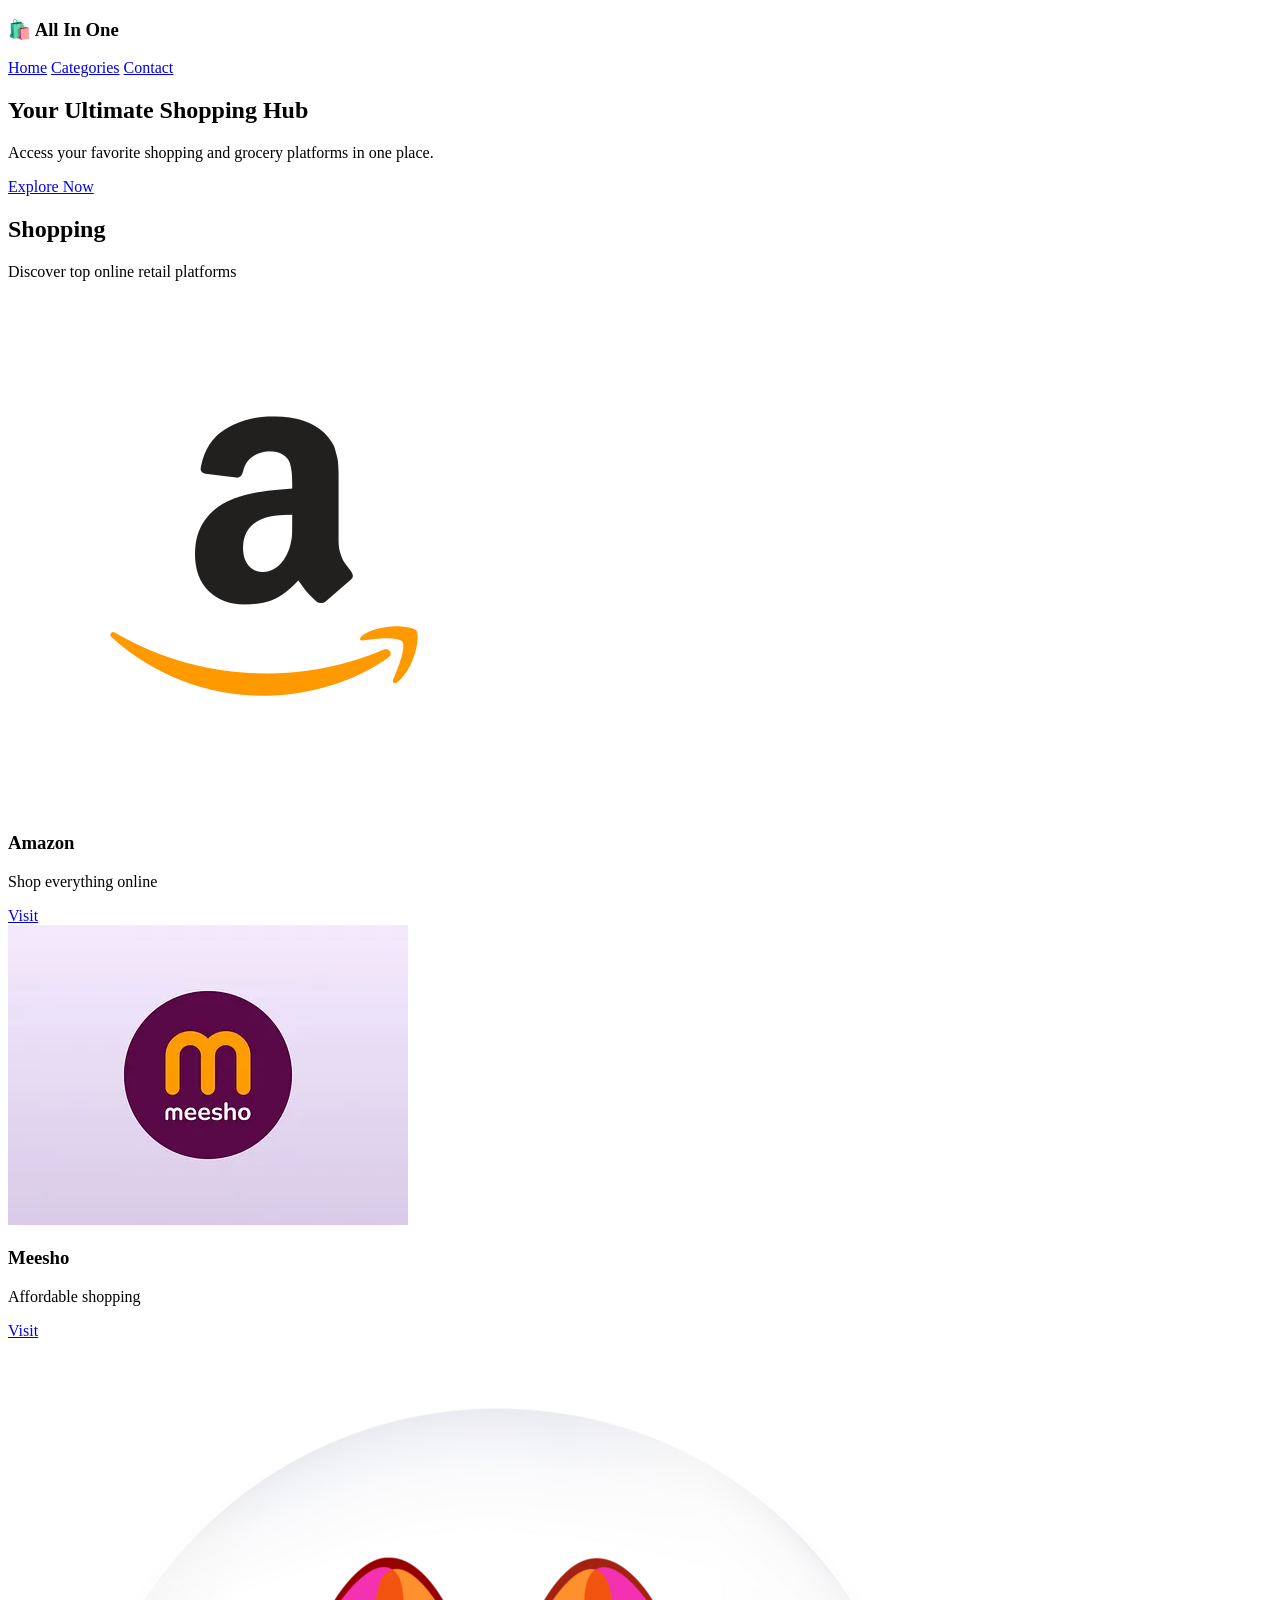
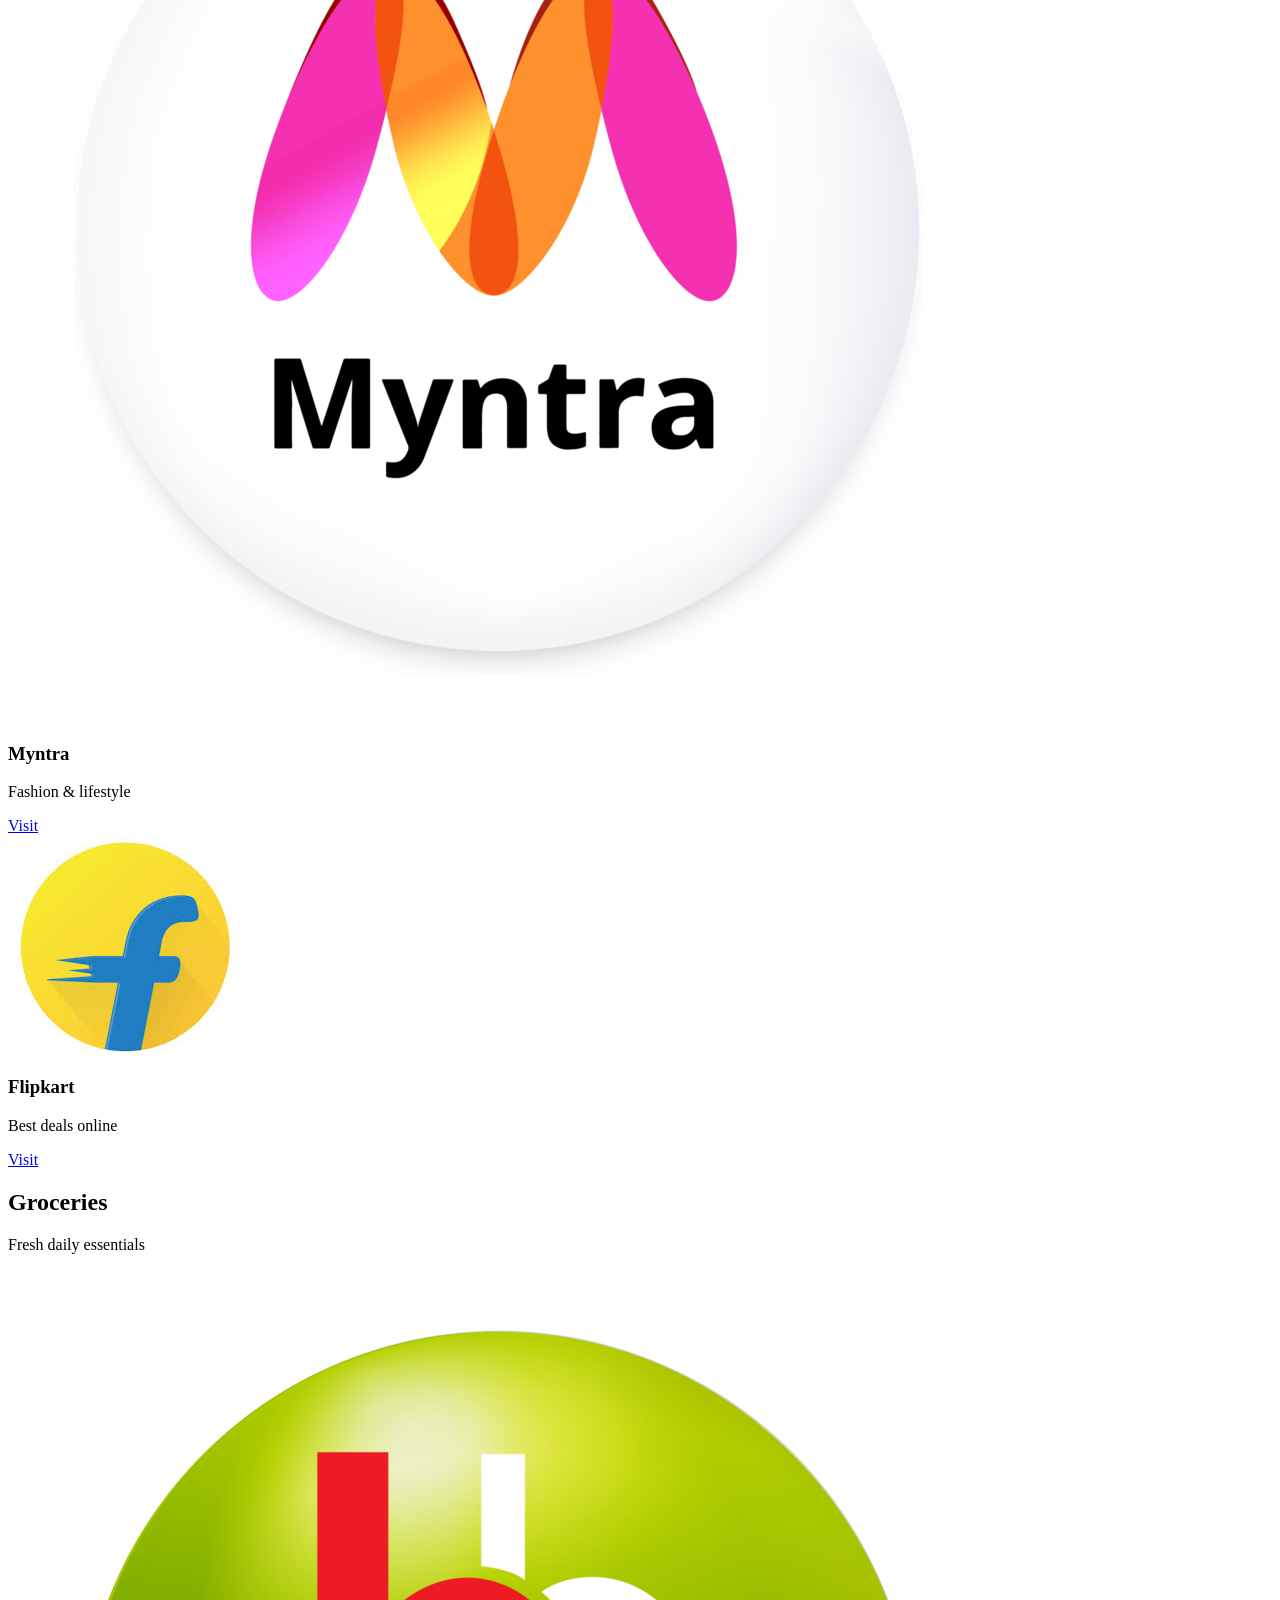
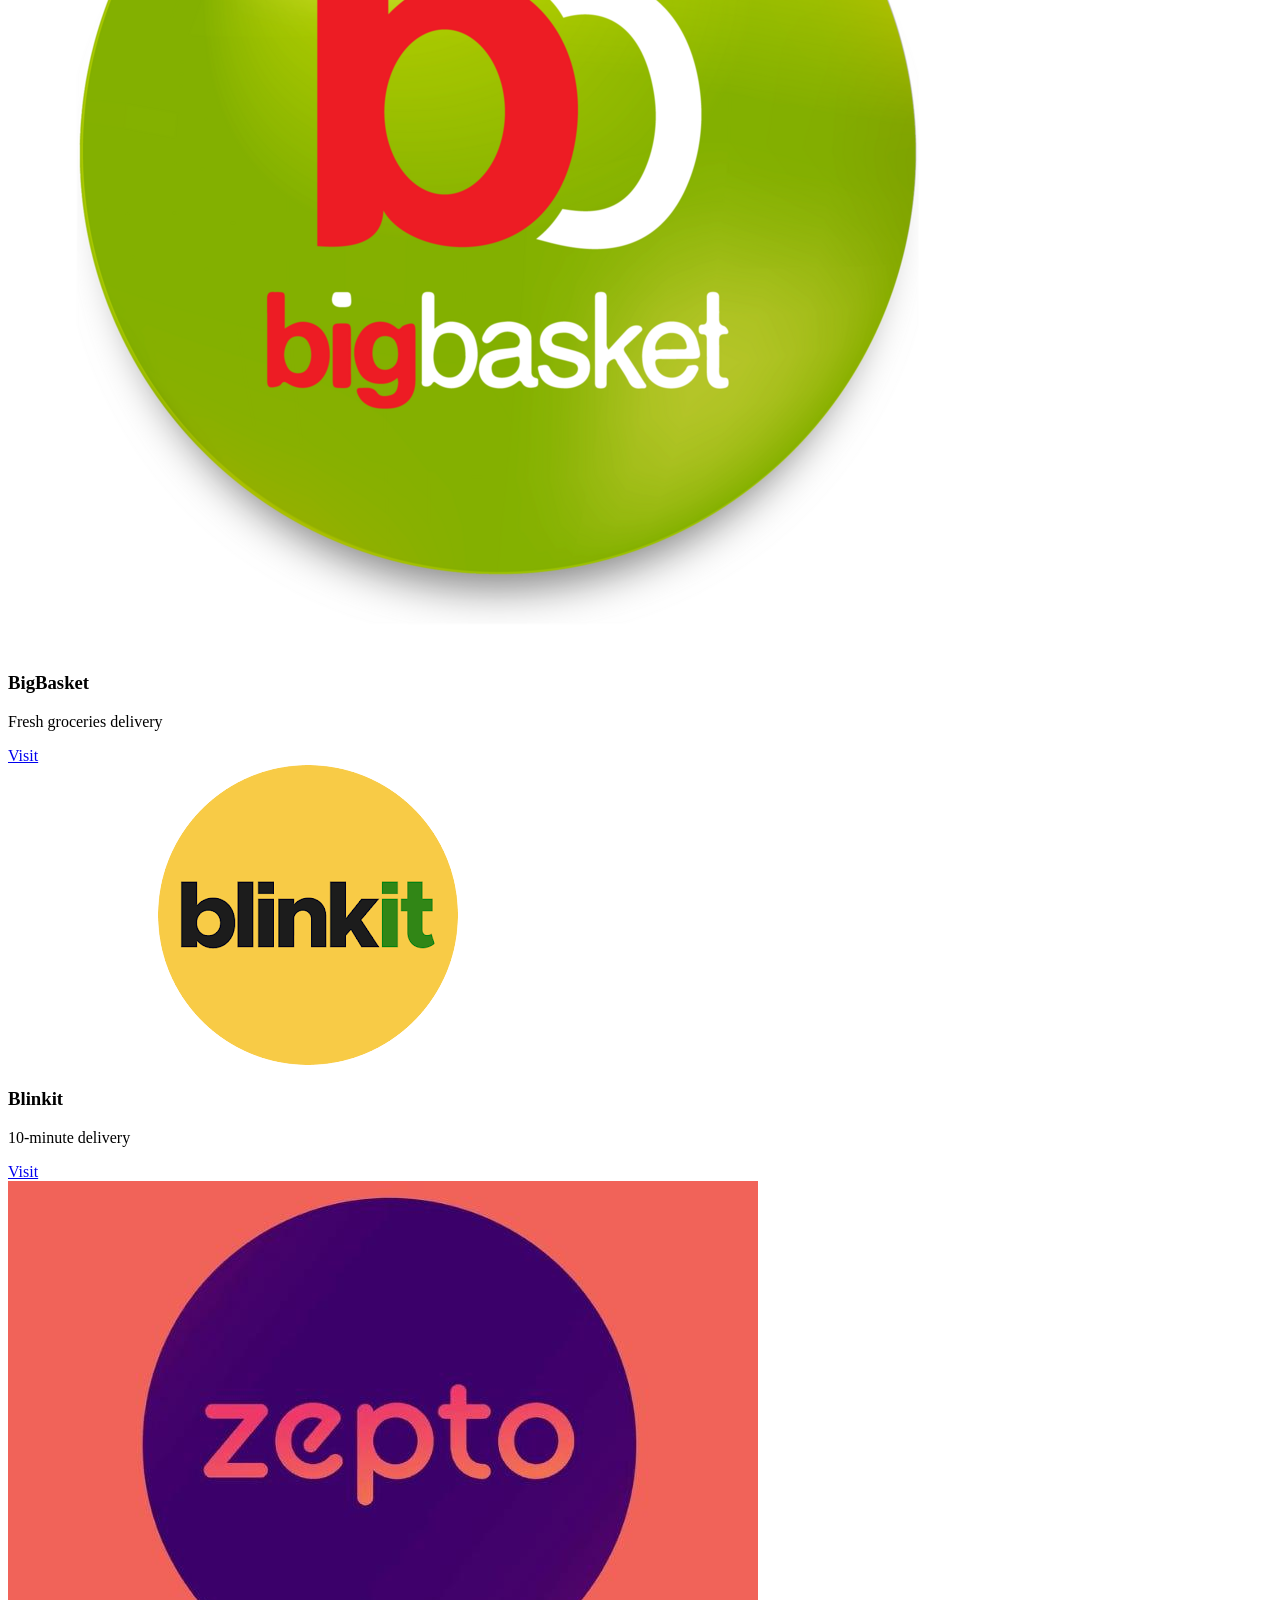
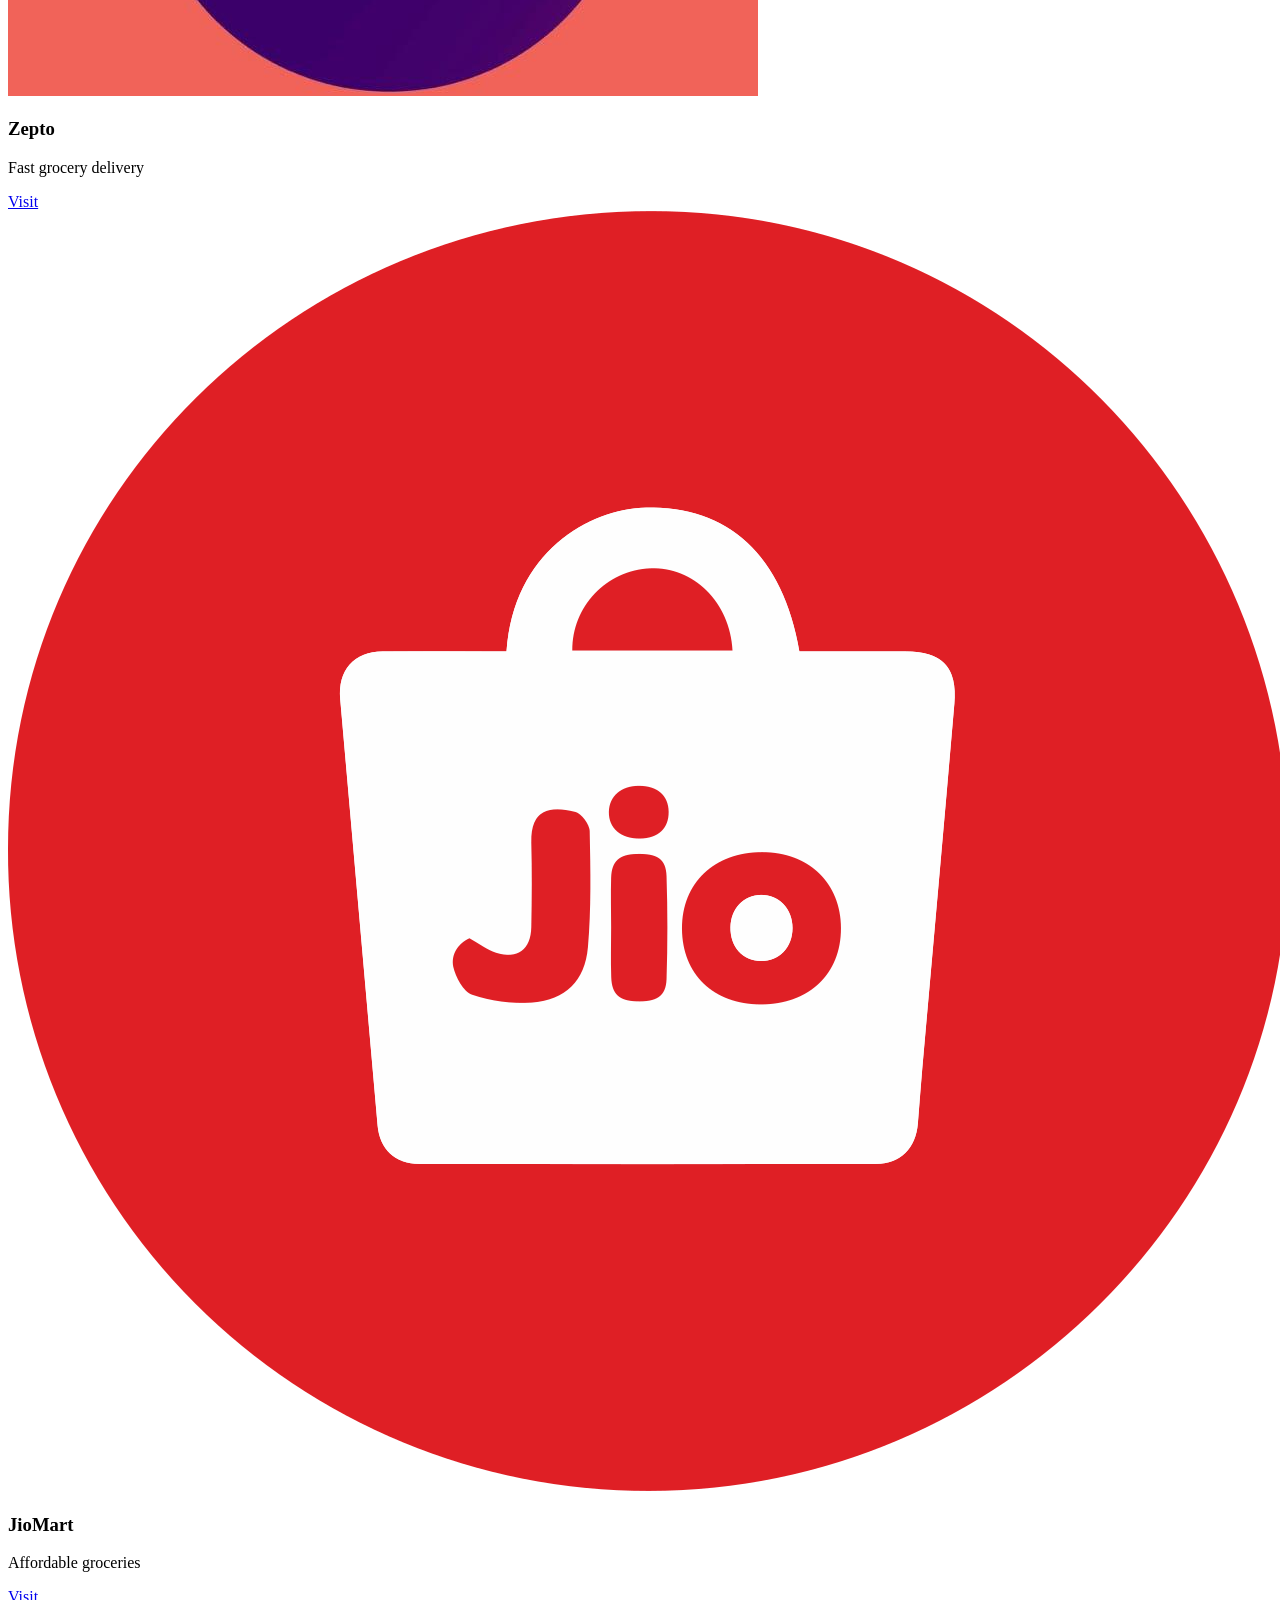
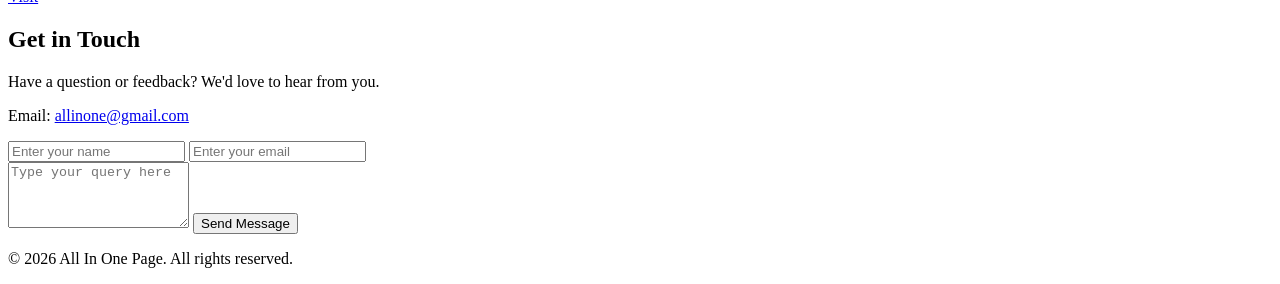
==== index.html @ 0c900992 "changing" ====
<!DOCTYPE html>
<html lang="en">
<head>
    <meta charset="UTF-8">
    <meta name="viewport" content="width=device-width, initial-scale=1.0">
    <title>All in One Page</title>
    <link rel="preconnect" href="https://fonts.googleapis.com">
    <link rel="preconnect" href="https://fonts.gstatic.com" crossorigin>
    <link href="https://fonts.googleapis.com/css2?family=Outfit:wght@300;400;600;800&display=swap" rel="stylesheet">
    <link rel="stylesheet" href="task1.css">
</head>

<body>

<header class="navbar">
    <div class="logo">
        <h3>🛍️ All In One</h3>
    </div>
    <nav>
        <a href="#home">Home</a>
        <a href="#categories">Categories</a>
        <a href="#query">Contact</a>
    </nav>
</header>

<main class="container">
    <section id="home" class="hero">
        <div class="hero-content">
            <h2>Your Ultimate Shopping Hub</h2>
            <p>Access your favorite shopping and grocery platforms in one place.</p>
            <a href="#categories" class="cta-button">Explore Now</a>
        </div>
    </section>

    <section id="categories">
        <!-- SHOPPING -->
        <div class="category-section shopping">
            <div class="section-header">
                <h2>Shopping</h2>
                <p>Discover top online retail platforms</p>
            </div>
            <div class="cards">
                <div class="card">
                    <div class="img-wrapper">
                        <img src="amazon.webp" alt="Amazon">
                    </div>
                    <div class="overlay">
                        <h3>Amazon</h3>
                        <p>Shop everything online</p>
                        <a href="https://www.amazon.in" target="_blank" rel="noopener noreferrer">Visit</a>
                    </div>
                </div>
                <div class="card">
                    <div class="img-wrapper">
                        <img src="meesho.webp" alt="Meesho">
                    </div>
                    <div class="overlay">
                        <h3>Meesho</h3>
                        <p>Affordable shopping</p>
                        <a href="https://www.meesho.com" target="_blank" rel="noopener noreferrer">Visit</a>
                    </div>
                </div>
                <div class="card">
                    <div class="img-wrapper">
                        <img src="myntra.webp" alt="Myntra">
                    </div>
                    <div class="overlay">
                        <h3>Myntra</h3>
                        <p>Fashion & lifestyle</p>
                        <a href="https://www.myntra.com" target="_blank" rel="noopener noreferrer">Visit</a>
                    </div>
                </div>
                <div class="card">
                    <div class="img-wrapper">
                        <img src="flipcart.jpg" alt="Flipkart">
                    </div>
                    <div class="overlay">
                        <h3>Flipkart</h3>
                        <p>Best deals online</p>
                        <a href="https://www.flipkart.com" target="_blank" rel="noopener noreferrer">Visit</a>
                    </div>
                </div>
            </div>
        </div>

        <!-- GROCERIES -->
        <div class="category-section groceries">
            <div class="section-header">
                <h2>Groceries</h2>
                <p>Fresh daily essentials</p>
            </div>
            <div class="cards">
                <div class="card">
                    <div class="img-wrapper">
                        <img src="bigbasket.webp" alt="BigBasket">
                    </div>
                    <div class="overlay">
                        <h3>BigBasket</h3>
                        <p>Fresh groceries delivery</p>
                        <a href="https://www.bigbasket.com" target="_blank" rel="noopener noreferrer">Visit</a>
                    </div>
                </div>
                <div class="card">
                    <div class="img-wrapper">
                        <img src="blinkit.png" alt="Blinkit">
                    </div>
                    <div class="overlay">
                        <h3>Blinkit</h3>
                        <p>10-minute delivery</p>
                        <a href="https://www.blinkit.com" target="_blank" rel="noopener noreferrer">Visit</a>
                    </div>
                </div>
                <div class="card">
                    <div class="img-wrapper">
                        <img src="zepto.jpg" alt="Zepto">
                    </div>
                    <div class="overlay">
                        <h3>Zepto</h3>
                        <p>Fast grocery delivery</p>
                        <a href="https://www.zepto.com" target="_blank" rel="noopener noreferrer">Visit</a>
                    </div>
                </div>
                <div class="card">
                    <div class="img-wrapper">
                        <img src="jiomart.webp" alt="JioMart">
                    </div>
                    <div class="overlay">
                        <h3>JioMart</h3>
                        <p>Affordable groceries</p>
                        <a href="https://www.jiomart.com" target="_blank" rel="noopener noreferrer">Visit</a>
                    </div>
                </div>
            </div>
        </div>
    </section>
</main>

<footer id="query">
    <div class="footer-content">
        <h2>Get in Touch</h2>
        <p>Have a question or feedback? We'd love to hear from you.</p>
        <p class="email">Email: <a href="mailto:allinone@gmail.com">allinone@gmail.com</a></p>
        <form class="contact-form" action="#" method="POST" onsubmit="event.preventDefault(); alert('Successfully sent!'); this.reset();">
            <div class="input-group">
                <input type="text" placeholder="Enter your name" required>
                <input type="email" placeholder="Enter your email" required>
            </div>
            <textarea placeholder="Type your query here" rows="4" required></textarea>
            <button type="submit" class="submit-btn">Send Message</button>
        </form>
    </div>
    <div class="footer-bottom">
        <p>&copy; 2026 All In One Page. All rights reserved.</p>
    </div>
</footer>

</body>
</html>
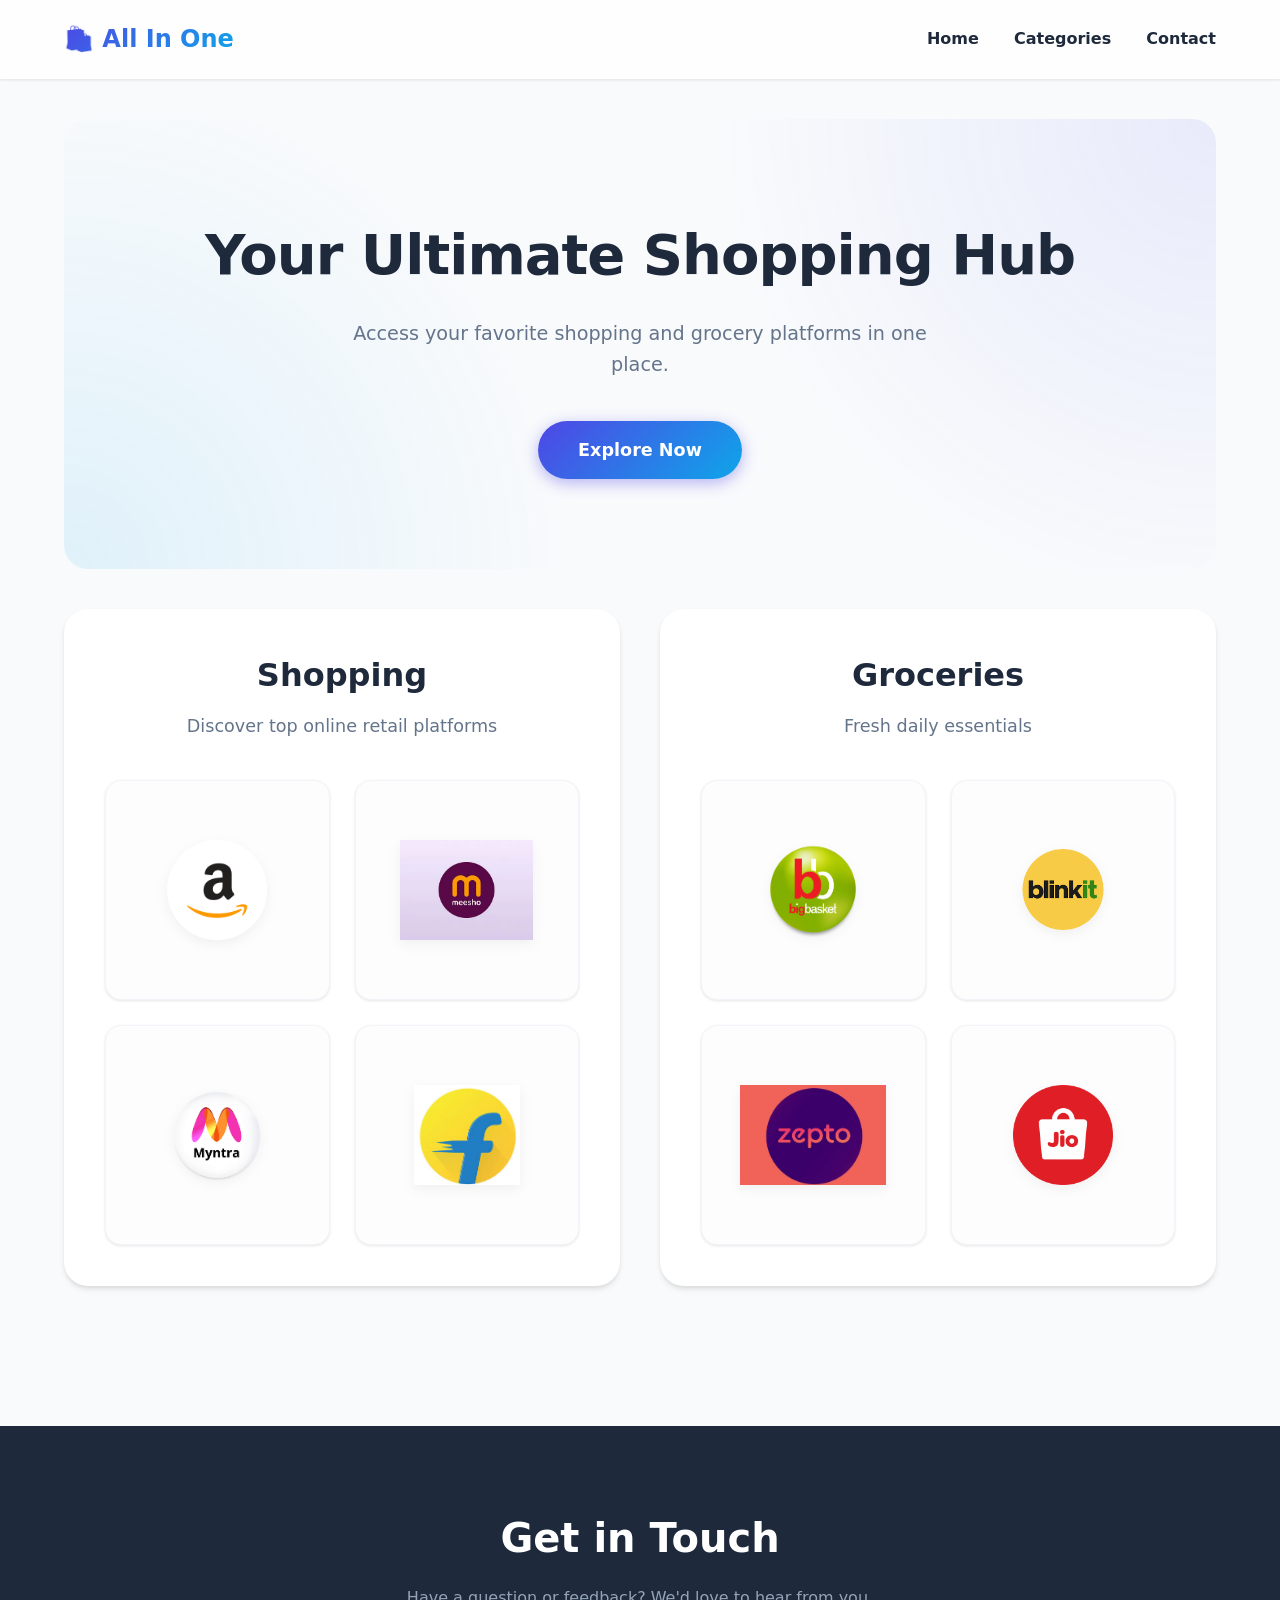
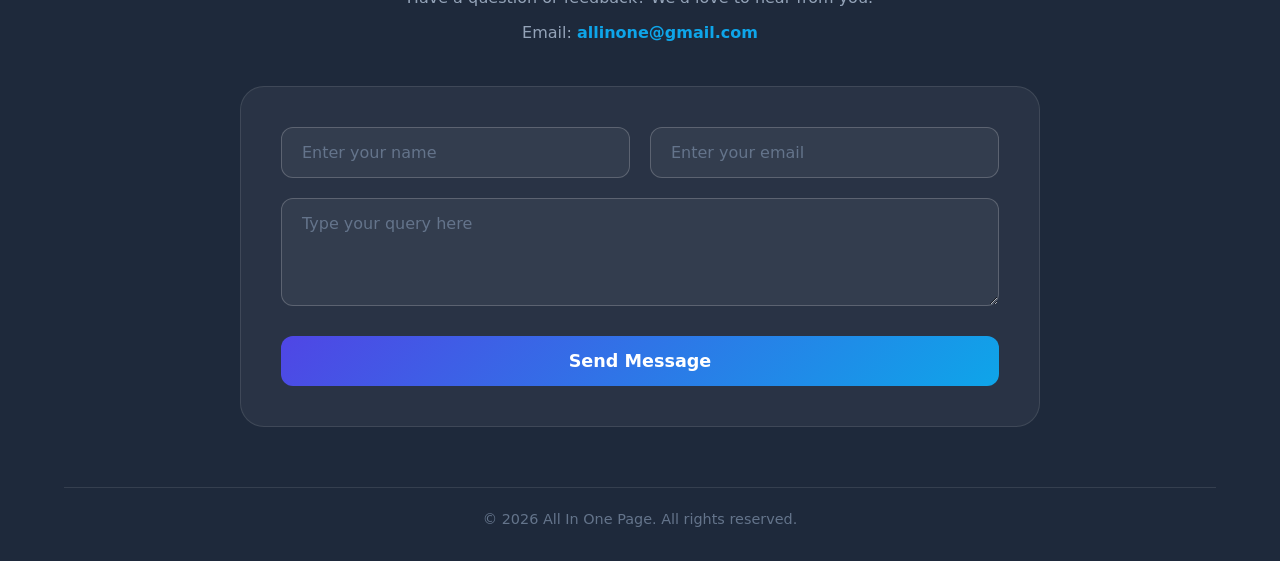
==== commit ffe39047: "task to style" ====
--- a/index.html
+++ b/index.html
@@ -1,5 +1,6 @@
 <!DOCTYPE html>
 <html lang="en">
+
 <head>
     <meta charset="UTF-8">
     <meta name="viewport" content="width=device-width, initial-scale=1.0">
@@ -7,152 +8,154 @@
     <link rel="preconnect" href="https://fonts.googleapis.com">
     <link rel="preconnect" href="https://fonts.gstatic.com" crossorigin>
     <link href="https://fonts.googleapis.com/css2?family=Outfit:wght@300;400;600;800&display=swap" rel="stylesheet">
-    <link rel="stylesheet" href="task1.css">
+    <link rel="stylesheet" href="style.css">
 </head>
 
 <body>
 
-<header class="navbar">
-    <div class="logo">
-        <h3>🛍️ All In One</h3>
-    </div>
-    <nav>
-        <a href="#home">Home</a>
-        <a href="#categories">Categories</a>
-        <a href="#query">Contact</a>
-    </nav>
-</header>
+    <header class="navbar">
+        <div class="logo">
+            <h3>🛍️ All In One</h3>
+        </div>
+        <nav>
+            <a href="#home">Home</a>
+            <a href="#categories">Categories</a>
+            <a href="#query">Contact</a>
+        </nav>
+    </header>
 
-<main class="container">
-    <section id="home" class="hero">
-        <div class="hero-content">
-            <h2>Your Ultimate Shopping Hub</h2>
-            <p>Access your favorite shopping and grocery platforms in one place.</p>
-            <a href="#categories" class="cta-button">Explore Now</a>
-        </div>
-    </section>
+    <main class="container">
+        <section id="home" class="hero">
+            <div class="hero-content">
+                <h2>Your Ultimate Shopping Hub</h2>
+                <p>Access your favorite shopping and grocery platforms in one place.</p>
+                <a href="#categories" class="cta-button">Explore Now</a>
+            </div>
+        </section>
 
-    <section id="categories">
-        <!-- SHOPPING -->
-        <div class="category-section shopping">
-            <div class="section-header">
-                <h2>Shopping</h2>
-                <p>Discover top online retail platforms</p>
-            </div>
-            <div class="cards">
-                <div class="card">
-                    <div class="img-wrapper">
-                        <img src="amazon.webp" alt="Amazon">
+        <section id="categories">
+            <!-- SHOPPING -->
+            <div class="category-section shopping">
+                <div class="section-header">
+                    <h2>Shopping</h2>
+                    <p>Discover top online retail platforms</p>
+                </div>
+                <div class="cards">
+                    <div class="card">
+                        <div class="img-wrapper">
+                            <img src="amazon.webp" alt="Amazon">
+                        </div>
+                        <div class="overlay">
+                            <h3>Amazon</h3>
+                            <p>Shop everything online</p>
+                            <a href="https://www.amazon.in" target="_blank" rel="noopener noreferrer">Visit</a>
+                        </div>
                     </div>
-                    <div class="overlay">
-                        <h3>Amazon</h3>
-                        <p>Shop everything online</p>
-                        <a href="https://www.amazon.in" target="_blank" rel="noopener noreferrer">Visit</a>
+                    <div class="card">
+                        <div class="img-wrapper">
+                            <img src="meesho.webp" alt="Meesho">
+                        </div>
+                        <div class="overlay">
+                            <h3>Meesho</h3>
+                            <p>Affordable shopping</p>
+                            <a href="https://www.meesho.com" target="_blank" rel="noopener noreferrer">Visit</a>
+                        </div>
                     </div>
-                </div>
-                <div class="card">
-                    <div class="img-wrapper">
-                        <img src="meesho.webp" alt="Meesho">
+                    <div class="card">
+                        <div class="img-wrapper">
+                            <img src="myntra.webp" alt="Myntra">
+                        </div>
+                        <div class="overlay">
+                            <h3>Myntra</h3>
+                            <p>Fashion & lifestyle</p>
+                            <a href="https://www.myntra.com" target="_blank" rel="noopener noreferrer">Visit</a>
+                        </div>
                     </div>
-                    <div class="overlay">
-                        <h3>Meesho</h3>
-                        <p>Affordable shopping</p>
-                        <a href="https://www.meesho.com" target="_blank" rel="noopener noreferrer">Visit</a>
-                    </div>
-                </div>
-                <div class="card">
-                    <div class="img-wrapper">
-                        <img src="myntra.webp" alt="Myntra">
-                    </div>
-                    <div class="overlay">
-                        <h3>Myntra</h3>
-                        <p>Fashion & lifestyle</p>
-                        <a href="https://www.myntra.com" target="_blank" rel="noopener noreferrer">Visit</a>
-                    </div>
-                </div>
-                <div class="card">
-                    <div class="img-wrapper">
-                        <img src="flipcart.jpg" alt="Flipkart">
-                    </div>
-                    <div class="overlay">
-                        <h3>Flipkart</h3>
-                        <p>Best deals online</p>
-                        <a href="https://www.flipkart.com" target="_blank" rel="noopener noreferrer">Visit</a>
+                    <div class="card">
+                        <div class="img-wrapper">
+                            <img src="flipcart.jpg" alt="Flipkart">
+                        </div>
+                        <div class="overlay">
+                            <h3>Flipkart</h3>
+                            <p>Best deals online</p>
+                            <a href="https://www.flipkart.com" target="_blank" rel="noopener noreferrer">Visit</a>
+                        </div>
                     </div>
                 </div>
             </div>
-        </div>
 
-        <!-- GROCERIES -->
-        <div class="category-section groceries">
-            <div class="section-header">
-                <h2>Groceries</h2>
-                <p>Fresh daily essentials</p>
-            </div>
-            <div class="cards">
-                <div class="card">
-                    <div class="img-wrapper">
-                        <img src="bigbasket.webp" alt="BigBasket">
+            <!-- GROCERIES -->
+            <div class="category-section groceries">
+                <div class="section-header">
+                    <h2>Groceries</h2>
+                    <p>Fresh daily essentials</p>
+                </div>
+                <div class="cards">
+                    <div class="card">
+                        <div class="img-wrapper">
+                            <img src="bigbasket.webp" alt="BigBasket">
+                        </div>
+                        <div class="overlay">
+                            <h3>BigBasket</h3>
+                            <p>Fresh groceries delivery</p>
+                            <a href="https://www.bigbasket.com" target="_blank" rel="noopener noreferrer">Visit</a>
+                        </div>
                     </div>
-                    <div class="overlay">
-                        <h3>BigBasket</h3>
-                        <p>Fresh groceries delivery</p>
-                        <a href="https://www.bigbasket.com" target="_blank" rel="noopener noreferrer">Visit</a>
+                    <div class="card">
+                        <div class="img-wrapper">
+                            <img src="blinkit.png" alt="Blinkit">
+                        </div>
+                        <div class="overlay">
+                            <h3>Blinkit</h3>
+                            <p>10-minute delivery</p>
+                            <a href="https://www.blinkit.com" target="_blank" rel="noopener noreferrer">Visit</a>
+                        </div>
                     </div>
-                </div>
-                <div class="card">
-                    <div class="img-wrapper">
-                        <img src="blinkit.png" alt="Blinkit">
+                    <div class="card">
+                        <div class="img-wrapper">
+                            <img src="zepto.jpg" alt="Zepto">
+                        </div>
+                        <div class="overlay">
+                            <h3>Zepto</h3>
+                            <p>Fast grocery delivery</p>
+                            <a href="https://www.zepto.com" target="_blank" rel="noopener noreferrer">Visit</a>
+                        </div>
                     </div>
-                    <div class="overlay">
-                        <h3>Blinkit</h3>
-                        <p>10-minute delivery</p>
-                        <a href="https://www.blinkit.com" target="_blank" rel="noopener noreferrer">Visit</a>
-                    </div>
-                </div>
-                <div class="card">
-                    <div class="img-wrapper">
-                        <img src="zepto.jpg" alt="Zepto">
-                    </div>
-                    <div class="overlay">
-                        <h3>Zepto</h3>
-                        <p>Fast grocery delivery</p>
-                        <a href="https://www.zepto.com" target="_blank" rel="noopener noreferrer">Visit</a>
-                    </div>
-                </div>
-                <div class="card">
-                    <div class="img-wrapper">
-                        <img src="jiomart.webp" alt="JioMart">
-                    </div>
-                    <div class="overlay">
-                        <h3>JioMart</h3>
-                        <p>Affordable groceries</p>
-                        <a href="https://www.jiomart.com" target="_blank" rel="noopener noreferrer">Visit</a>
+                    <div class="card">
+                        <div class="img-wrapper">
+                            <img src="jiomart.webp" alt="JioMart">
+                        </div>
+                        <div class="overlay">
+                            <h3>JioMart</h3>
+                            <p>Affordable groceries</p>
+                            <a href="https://www.jiomart.com" target="_blank" rel="noopener noreferrer">Visit</a>
+                        </div>
                     </div>
                 </div>
             </div>
+        </section>
+    </main>
+
+    <footer id="query">
+        <div class="footer-content">
+            <h2>Get in Touch</h2>
+            <p>Have a question or feedback? We'd love to hear from you.</p>
+            <p class="email">Email: <a href="mailto:allinone@gmail.com">allinone@gmail.com</a></p>
+            <form class="contact-form" action="#" method="POST"
+                onsubmit="event.preventDefault(); alert('Successfully sent!'); this.reset();">
+                <div class="input-group">
+                    <input type="text" placeholder="Enter your name" required>
+                    <input type="email" placeholder="Enter your email" required>
+                </div>
+                <textarea placeholder="Type your query here" rows="4" required></textarea>
+                <button type="submit" class="submit-btn">Send Message</button>
+            </form>
         </div>
-    </section>
-</main>
-
-<footer id="query">
-    <div class="footer-content">
-        <h2>Get in Touch</h2>
-        <p>Have a question or feedback? We'd love to hear from you.</p>
-        <p class="email">Email: <a href="mailto:allinone@gmail.com">allinone@gmail.com</a></p>
-        <form class="contact-form" action="#" method="POST" onsubmit="event.preventDefault(); alert('Successfully sent!'); this.reset();">
-            <div class="input-group">
-                <input type="text" placeholder="Enter your name" required>
-                <input type="email" placeholder="Enter your email" required>
-            </div>
-            <textarea placeholder="Type your query here" rows="4" required></textarea>
-            <button type="submit" class="submit-btn">Send Message</button>
-        </form>
-    </div>
-    <div class="footer-bottom">
-        <p>&copy; 2026 All In One Page. All rights reserved.</p>
-    </div>
-</footer>
+        <div class="footer-bottom">
+            <p>&copy; 2026 All In One Page. All rights reserved.</p>
+        </div>
+    </footer>
 
 </body>
+
 </html>
--- a/style.css
+++ b/style.css
@@ -0,0 +1,417 @@
+:root {
+    --primary-color: #4f46e5;
+    --primary-light: #818cf8;
+    --secondary-color: #0ea5e9;
+    --dark-text: #1e293b;
+    --light-text: #64748b;
+    --bg-color: #f8fafc;
+    --card-bg: #ffffff;
+    --shadow-sm: 0 1px 3px rgba(0,0,0,0.1);
+    --shadow-md: 0 4px 6px -1px rgba(0,0,0,0.1), 0 2px 4px -1px rgba(0,0,0,0.06);
+    --shadow-lg: 0 10px 15px -3px rgba(0,0,0,0.1), 0 4px 6px -2px rgba(0,0,0,0.05);
+    --shadow-hover: 0 20px 25px -5px rgba(0,0,0,0.1), 0 10px 10px -5px rgba(0,0,0,0.04);
+    --border-radius-lg: 24px;
+    --border-radius-md: 16px;
+    --transition: all 0.3s cubic-bezier(0.4, 0, 0.2, 1);
+}
+
+* {
+    padding: 0;
+    margin: 0;
+    box-sizing: border-box;
+    font-family: 'Outfit', system-ui, -apple-system, sans-serif;
+    scroll-behavior: smooth;
+}
+
+body {
+    background-color: var(--bg-color);
+    color: var(--dark-text);
+    line-height: 1.6;
+    animation: fadeIn 0.8s ease-out;
+}
+
+@keyframes fadeIn {
+    from { opacity: 0; transform: translateY(10px); }
+    to { opacity: 1; transform: translateY(0); }
+}
+
+/* NAVBAR */
+.navbar {
+    display: flex;
+    justify-content: space-between;
+    align-items: center;
+    padding: 20px 5%;
+    background: rgba(255, 255, 255, 0.8);
+    backdrop-filter: blur(12px);
+    -webkit-backdrop-filter: blur(12px);
+    border-bottom: 1px solid rgba(255, 255, 255, 0.3);
+    position: sticky;
+    top: 0;
+    z-index: 1000;
+    box-shadow: var(--shadow-sm);
+}
+
+.logo h3 {
+    font-size: 1.5rem;
+    font-weight: 800;
+    background: linear-gradient(135deg, var(--primary-color), var(--secondary-color));
+    -webkit-background-clip: text;
+    background-clip: text;
+    -webkit-text-fill-color: transparent;
+}
+
+nav a {
+    margin-left: 30px;
+    color: var(--dark-text);
+    text-decoration: none;
+    font-weight: 600;
+    font-size: 1rem;
+    position: relative;
+    transition: var(--transition);
+}
+
+nav a::after {
+    content: "";
+    position: absolute;
+    width: 0%;
+    height: 3px;
+    background: linear-gradient(90deg, var(--primary-color), var(--secondary-color));
+    left: 0;
+    bottom: -6px;
+    border-radius: 2px;
+    transition: var(--transition);
+}
+
+nav a:hover {
+    color: var(--primary-color);
+}
+
+nav a:hover::after {
+    width: 100%;
+}
+
+/* CONTAINER */
+.container {
+    padding: 0 5%;
+    max-width: 1400px;
+    margin: 0 auto;
+}
+
+/* HERO SECTION */
+.hero {
+    min-height: 50vh;
+    display: flex;
+    align-items: center;
+    justify-content: center;
+    text-align: center;
+    padding: 80px 20px;
+    background: radial-gradient(circle at top right, rgba(99, 102, 241, 0.1), transparent 40%),
+                radial-gradient(circle at bottom left, rgba(14, 165, 233, 0.1), transparent 40%);
+    border-radius: var(--border-radius-lg);
+    margin: 40px 0;
+}
+
+.hero-content h2 {
+    font-size: 3.5rem;
+    font-weight: 800;
+    margin-bottom: 20px;
+    color: var(--dark-text);
+    letter-spacing: -1px;
+}
+
+.hero-content p {
+    font-size: 1.2rem;
+    color: var(--light-text);
+    margin-bottom: 40px;
+    max-width: 600px;
+    margin-left: auto;
+    margin-right: auto;
+}
+
+.cta-button {
+    display: inline-block;
+    padding: 15px 40px;
+    background: linear-gradient(135deg, var(--primary-color), var(--secondary-color));
+    color: white;
+    text-decoration: none;
+    border-radius: 30px;
+    font-weight: 600;
+    font-size: 1.1rem;
+    box-shadow: 0 4px 15px rgba(79, 70, 229, 0.4);
+    transition: var(--transition);
+}
+
+.cta-button:hover {
+    transform: translateY(-3px);
+    box-shadow: 0 8px 25px rgba(79, 70, 229, 0.5);
+}
+
+/* CATEGORIES */
+#categories {
+    display: flex;
+    flex-direction: column;
+    gap: 60px;
+    padding-bottom: 80px;
+}
+
+@media (min-width: 1024px) {
+    #categories {
+        flex-direction: row;
+        gap: 40px;
+    }
+}
+
+.category-section {
+    flex: 1;
+    background: var(--card-bg);
+    border-radius: var(--border-radius-lg);
+    padding: 40px;
+    box-shadow: var(--shadow-md);
+    border: 1px solid rgba(255,255,255,0.5);
+    transition: var(--transition);
+}
+
+.category-section:hover {
+    box-shadow: var(--shadow-hover);
+}
+
+.section-header {
+    text-align: center;
+    margin-bottom: 40px;
+}
+
+.section-header h2 {
+    font-size: 2rem;
+    font-weight: 800;
+    color: var(--dark-text);
+    margin-bottom: 10px;
+}
+
+.section-header p {
+    color: var(--light-text);
+    font-size: 1.1rem;
+}
+
+/* GRID */
+.cards {
+    display: grid;
+    grid-template-columns: repeat(auto-fit, minmax(200px, 1fr));
+    gap: 25px;
+}
+
+/* CARD */
+.card {
+    position: relative;
+    background: #fdfdfd;
+    height: 220px;
+    border-radius: var(--border-radius-md);
+    display: flex;
+    flex-direction: column;
+    justify-content: center;
+    align-items: center;
+    box-shadow: var(--shadow-sm);
+    overflow: hidden;
+    transition: var(--transition);
+    border: 1px solid #f1f5f9;
+}
+
+.img-wrapper {
+    width: 100%;
+    height: 100%;
+    display: flex;
+    align-items: center;
+    justify-content: center;
+    padding: 30px;
+}
+
+.card img {
+    max-width: 100%;
+    max-height: 100px;
+    object-fit: contain;
+    transition: var(--transition);
+    filter: drop-shadow(0 4px 6px rgba(0,0,0,0.05));
+}
+
+.card:hover {
+    transform: translateY(-8px);
+    box-shadow: var(--shadow-lg);
+}
+
+.card:hover img {
+    transform: scale(1.1) translateY(-10px);
+}
+
+/* OVERLAY */
+.overlay {
+    position: absolute;
+    bottom: 0;
+    left: 0;
+    width: 100%;
+    height: 100%;
+    background: rgba(15, 23, 42, 0.9);
+    backdrop-filter: blur(4px);
+    -webkit-backdrop-filter: blur(4px);
+    color: white;
+    display: flex;
+    flex-direction: column;
+    justify-content: center;
+    align-items: center;
+    padding: 20px;
+    text-align: center;
+    opacity: 0;
+    transform: translateY(20px);
+    transition: all 0.4s cubic-bezier(0.4, 0, 0.2, 1);
+}
+
+.card:hover .overlay {
+    opacity: 1;
+    transform: translateY(0);
+}
+
+.overlay h3 {
+    font-size: 1.4rem;
+    margin-bottom: 8px;
+    font-weight: 700;
+}
+
+.overlay p {
+    font-size: 0.9rem;
+    color: #cbd5e1;
+    margin-bottom: 15px;
+}
+
+.overlay a {
+    color: white;
+    background: var(--primary-color);
+    padding: 8px 24px;
+    border-radius: 20px;
+    text-decoration: none;
+    font-weight: 600;
+    font-size: 0.9rem;
+    transition: var(--transition);
+}
+
+.overlay a:hover {
+    background: var(--primary-light);
+    transform: scale(1.05);
+}
+
+/* FOOTER */
+#query {
+    background: var(--dark-text);
+    color: white;
+    padding: 80px 5% 30px;
+    margin-top: 60px;
+}
+
+.footer-content {
+    max-width: 800px;
+    margin: 0 auto;
+    text-align: center;
+}
+
+.footer-content h2 {
+    font-size: 2.5rem;
+    font-weight: 800;
+    margin-bottom: 15px;
+}
+
+.footer-content p {
+    color: #94a3b8;
+    margin-bottom: 10px;
+}
+
+.footer-content .email {
+    margin-bottom: 40px;
+}
+
+.footer-content .email a {
+    color: var(--secondary-color);
+    text-decoration: none;
+    font-weight: 600;
+}
+
+/* FORM */
+.contact-form {
+    display: flex;
+    flex-direction: column;
+    gap: 20px;
+    background: rgba(255, 255, 255, 0.05);
+    padding: 40px;
+    border-radius: var(--border-radius-lg);
+    border: 1px solid rgba(255, 255, 255, 0.1);
+}
+
+.input-group {
+    display: flex;
+    gap: 20px;
+}
+
+.input-group input {
+    flex: 1;
+}
+
+.contact-form input,
+.contact-form textarea {
+    padding: 15px 20px;
+    border-radius: 12px;
+    border: 1px solid rgba(255, 255, 255, 0.2);
+    background: rgba(255, 255, 255, 0.05);
+    color: white;
+    font-size: 1rem;
+    outline: none;
+    transition: var(--transition);
+}
+
+.contact-form input::placeholder,
+.contact-form textarea::placeholder {
+    color: #64748b;
+}
+
+.contact-form input:focus,
+.contact-form textarea:focus {
+    border-color: var(--secondary-color);
+    background: rgba(255, 255, 255, 0.1);
+}
+
+.submit-btn {
+    padding: 15px;
+    border: none;
+    border-radius: 12px;
+    background: linear-gradient(135deg, var(--primary-color), var(--secondary-color));
+    color: white;
+    font-weight: 700;
+    font-size: 1.1rem;
+    cursor: pointer;
+    transition: var(--transition);
+    margin-top: 10px;
+}
+
+.submit-btn:hover {
+    transform: translateY(-2px);
+    box-shadow: 0 4px 15px rgba(14, 165, 233, 0.4);
+}
+
+.footer-bottom {
+    margin-top: 60px;
+    text-align: center;
+    padding-top: 20px;
+    border-top: 1px solid rgba(255, 255, 255, 0.1);
+    color: #64748b;
+    font-size: 0.9rem;
+}
+
+/* RESPONSIVE */
+@media (max-width: 768px) {
+    .input-group {
+        flex-direction: column;
+    }
+    
+    .hero-content h2 {
+        font-size: 2.5rem;
+    }
+    
+    .cards {
+        grid-template-columns: repeat(auto-fit, minmax(150px, 1fr));
+    }
+}
